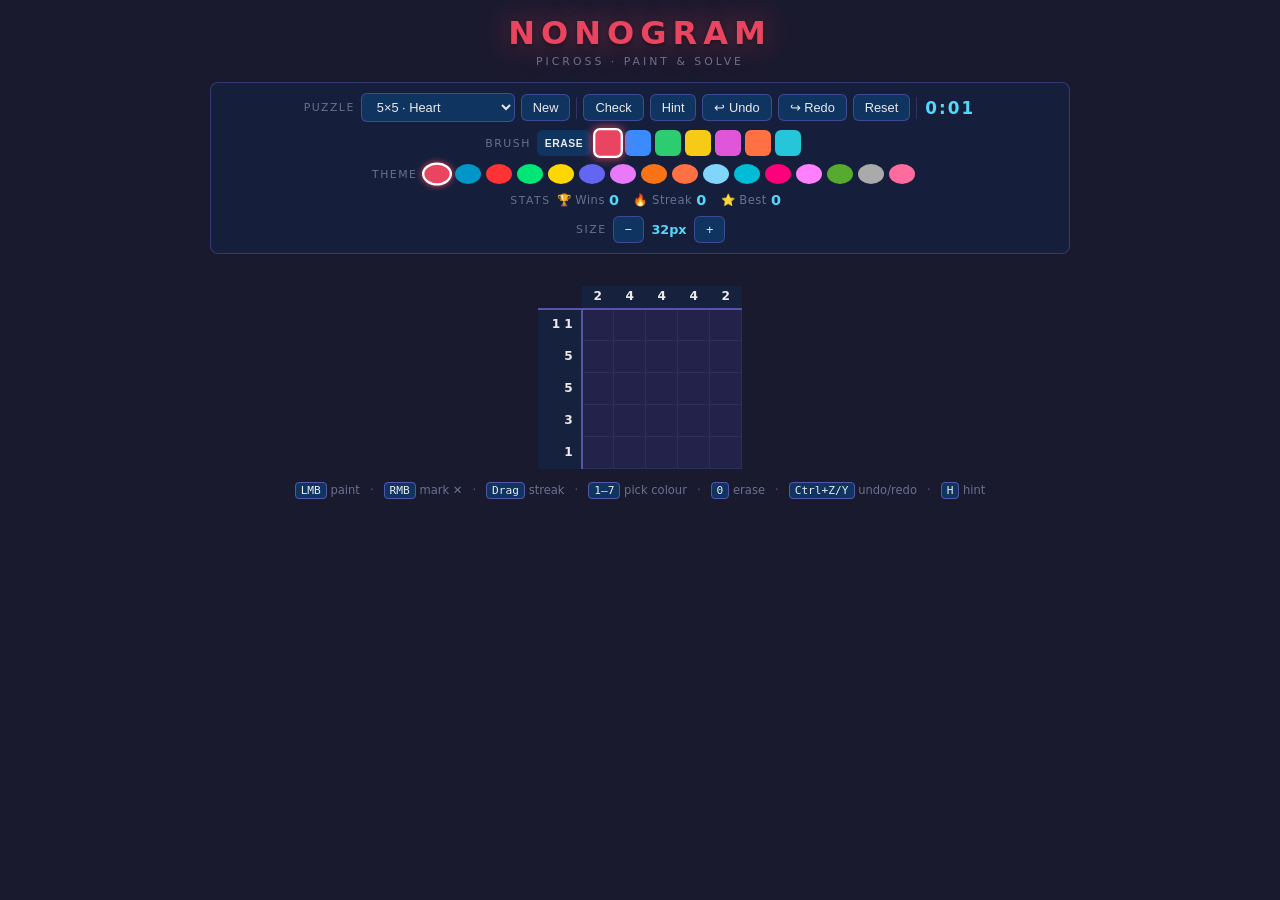
==== index.html @ c6cfc3ea "Rename to index.html for GitHub Pages" ====
<!DOCTYPE html>
<html lang="en">
<head>
<meta charset="UTF-8">
<meta name="viewport" content="width=device-width, initial-scale=1.0">
<title>Nonogram</title>
<style>
/* ══════════════════════════════════════
   BASE THEME TOKENS
══════════════════════════════════════ */
:root {
  --bg:#1a1a2e;        --bg2:#13132a;
  --surface:#16213e;   --surface2:#0f3460;
  --accent:#e94560;    --accent2:#53d8fb;
  --text:#eaeaea;      --text-dim:#6a7090;
  --cell:#22224a;      --cell-hover:#2e2e5a;
  --cell-x:#53d8fb;
  --grid:#2e2e5a;      --grid-bold:#5555aa;
  --done-fg:#3ddc84;   --done-bg:#0d2218;
  --clue-hi:#1e2a5a;
  --win-border:#3ddc84;--win-glow:rgba(61,220,132,.3);
  --shadow:rgba(0,0,0,.5);
  --radius:8px;
}
/* ── Dark (default) ── */
[data-theme="dark"] {
  --bg:#1a1a2e; --bg2:#13132a; --surface:#16213e; --surface2:#0f3460;
  --accent:#e94560; --accent2:#53d8fb;
  --text:#eaeaea; --text-dim:#6a7090;
  --cell:#22224a; --cell-hover:#2e2e5a; --cell-x:#53d8fb;
  --grid:#2e2e5a; --grid-bold:#5555aa;
  --done-fg:#3ddc84; --done-bg:#0d2218; --clue-hi:#1e2a5a;
}
/* ── Blue-Black ── */
[data-theme="blueblack"] {
  --bg:#000814; --bg2:#000510; --surface:#001d3d; --surface2:#003566;
  --accent:#0096c7; --accent2:#90e0ef;
  --text:#caf0f8; --text-dim:#3a7a99;
  --cell:#001830; --cell-hover:#002850; --cell-x:#ffd166;
  --grid:#003060; --grid-bold:#0077b6;
  --done-fg:#06d6a0; --done-bg:#001a10; --clue-hi:#002050;
  --win-border:#0096c7; --win-glow:rgba(0,150,199,.35);
}
/* ── Red-Black ── */
[data-theme="redblack"] {
  --bg:#0d0000; --bg2:#080000; --surface:#200000; --surface2:#350000;
  --accent:#ff3333; --accent2:#ff9900;
  --text:#ffe0e0; --text-dim:#884444;
  --cell:#1c0000; --cell-hover:#2e0000; --cell-x:#ff9900;
  --grid:#440000; --grid-bold:#880000;
  --done-fg:#ff9900; --done-bg:#1a0d00; --clue-hi:#2a0000;
  --win-border:#ff3333; --win-glow:rgba(255,51,51,.35);
}
/* ── Green-Black ── */
[data-theme="greenblack"] {
  --bg:#000d00; --bg2:#000800; --surface:#001a00; --surface2:#002a00;
  --accent:#00e676; --accent2:#69ff47;
  --text:#ccffcc; --text-dim:#336633;
  --cell:#001500; --cell-hover:#002200; --cell-x:#ffeb3b;
  --grid:#003300; --grid-bold:#006600;
  --done-fg:#69ff47; --done-bg:#001a00; --clue-hi:#002800;
  --win-border:#00e676; --win-glow:rgba(0,230,118,.35);
}
/* ── Retro ── */
[data-theme="retro"] {
  --bg:#0c0c0c; --bg2:#080808; --surface:#181400; --surface2:#262000;
  --accent:#ffd700; --accent2:#ff8c00;
  --text:#ffe880; --text-dim:#806030;
  --cell:#181400; --cell-hover:#282000; --cell-x:#ff8c00;
  --grid:#383000; --grid-bold:#706000;
  --done-fg:#aaff00; --done-bg:#0a1200; --clue-hi:#242000;
  --win-border:#ffd700; --win-glow:rgba(255,215,0,.35);
}
/* ── Modern ── */
[data-theme="modern"] {
  --bg:#f1f5f9; --bg2:#e8eef5; --surface:#ffffff; --surface2:#e2e8f0;
  --accent:#6366f1; --accent2:#0ea5e9;
  --text:#1e293b; --text-dim:#94a3b8;
  --cell:#dde3ec; --cell-hover:#c8d2e0; --cell-x:#0ea5e9;
  --grid:#b0bec5; --grid-bold:#78909c;
  --done-fg:#059669; --done-bg:#ecfdf5; --clue-hi:#ede9fe;
  --win-border:#6366f1; --win-glow:rgba(99,102,241,.2);
}
/* ── Spring ── */
[data-theme="spring"] {
  --bg:#fdf4ff; --bg2:#f9ebff; --surface:#fce7f3; --surface2:#fbcfe8;
  --accent:#e879f9; --accent2:#a78bfa;
  --text:#4a1d6e; --text-dim:#c084fc;
  --cell:#f3e8ff; --cell-hover:#e9d5ff; --cell-x:#34d399;
  --grid:#d8b4fe; --grid-bold:#a855f7;
  --done-fg:#10b981; --done-bg:#ecfdf5; --clue-hi:#fae8ff;
  --win-border:#e879f9; --win-glow:rgba(232,121,249,.25);
}
/* ── Summer ── */
[data-theme="summer"] {
  --bg:#fffbf0; --bg2:#fff7e6; --surface:#fff3cc; --surface2:#ffe8a0;
  --accent:#f97316; --accent2:#ef4444;
  --text:#7c2d12; --text-dim:#c2700a;
  --cell:#fde68a; --cell-hover:#fcd34d; --cell-x:#0891b2;
  --grid:#fbbf24; --grid-bold:#d97706;
  --done-fg:#16a34a; --done-bg:#f0fdf4; --clue-hi:#fef3c7;
  --win-border:#f97316; --win-glow:rgba(249,115,22,.25);
}
/* ── Autumn ── */
[data-theme="autumn"] {
  --bg:#1c0800; --bg2:#150600; --surface:#2e1000; --surface2:#401800;
  --accent:#ff7043; --accent2:#ffca28;
  --text:#ffe0cc; --text-dim:#994422;
  --cell:#2a1000; --cell-hover:#3d1800; --cell-x:#ffca28;
  --grid:#5a2800; --grid-bold:#8a4000;
  --done-fg:#8bc34a; --done-bg:#0a1500; --clue-hi:#3d1500;
  --win-border:#ffca28; --win-glow:rgba(255,202,40,.3);
}
/* ── Winter ── */
[data-theme="winter"] {
  --bg:#0a1628; --bg2:#060e1c; --surface:#0d2040; --surface2:#10304a;
  --accent:#81d4fa; --accent2:#e1f5fe;
  --text:#e1f5fe; --text-dim:#4a7a99;
  --cell:#0d2040; --cell-hover:#153060; --cell-x:#f48fb1;
  --grid:#1a4070; --grid-bold:#2060b0;
  --done-fg:#4dd0e1; --done-bg:#002233; --clue-hi:#152a55;
  --win-border:#81d4fa; --win-glow:rgba(129,212,250,.3);
}
/* ── Ocean ── */
[data-theme="ocean"] {
  --bg:#001824; --bg2:#000e18; --surface:#002838; --surface2:#003d55;
  --accent:#00bcd4; --accent2:#80deea;
  --text:#b2ebf2; --text-dim:#2a7a8a;
  --cell:#002030; --cell-hover:#003348; --cell-x:#ff8a65;
  --grid:#004060; --grid-bold:#006080;
  --done-fg:#00e676; --done-bg:#001a12; --clue-hi:#003050;
  --win-border:#00bcd4; --win-glow:rgba(0,188,212,.3);
}
/* ── Neon ── */
[data-theme="neon"] {
  --bg:#060608; --bg2:#030305; --surface:#0d0d12; --surface2:#141420;
  --accent:#ff007a; --accent2:#00ffe5;
  --text:#f0f0ff; --text-dim:#444466;
  --cell:#0e0e18; --cell-hover:#181828; --cell-x:#00ffe5;
  --grid:#1a1a2a; --grid-bold:#2a2a44;
  --done-fg:#00ff88; --done-bg:#001a0d; --clue-hi:#14142a;
  --win-border:#ff007a; --win-glow:rgba(255,0,122,.4);
}
/* ── Candy ── */
[data-theme="candy"] {
  --bg:#2d0050; --bg2:#200040; --surface:#400070; --surface2:#550090;
  --accent:#ff80ff; --accent2:#ffee58;
  --text:#ffe6ff; --text-dim:#bb44cc;
  --cell:#380060; --cell-hover:#4a0080; --cell-x:#ffee58;
  --grid:#6600aa; --grid-bold:#aa00ee;
  --done-fg:#69ff47; --done-bg:#001400; --clue-hi:#500090;
  --win-border:#ff80ff; --win-glow:rgba(255,128,255,.3);
}
/* ── Forest ── */
[data-theme="forest"] {
  --bg:#081208; --bg2:#040c04; --surface:#102010; --surface2:#183020;
  --accent:#56ab2f; --accent2:#a8e063;
  --text:#c8f0c8; --text-dim:#406040;
  --cell:#0e1e0e; --cell-hover:#183018; --cell-x:#ffd54f;
  --grid:#204020; --grid-bold:#366030;
  --done-fg:#b0ff60; --done-bg:#091500; --clue-hi:#183018;
  --win-border:#56ab2f; --win-glow:rgba(86,171,47,.3);
}
/* ── Grayscale ── */
[data-theme="gray"] {
  --bg:#111; --bg2:#0a0a0a; --surface:#1c1c1c; --surface2:#282828;
  --accent:#d0d0d0; --accent2:#888;
  --text:#f0f0f0; --text-dim:#555;
  --cell:#1e1e1e; --cell-hover:#2e2e2e; --cell-x:#aaa;
  --grid:#303030; --grid-bold:#555;
  --done-fg:#fff; --done-bg:#1a1a1a; --clue-hi:#252525;
  --win-border:#aaa; --win-glow:rgba(200,200,200,.2);
}
/* ── Sunset ── */
[data-theme="sunset"] {
  --bg:#1a0010; --bg2:#120008; --surface:#2d0020; --surface2:#440033;
  --accent:#ff6b9d; --accent2:#ffa842;
  --text:#ffe0f0; --text-dim:#884466;
  --cell:#260018; --cell-hover:#380028; --cell-x:#ffa842;
  --grid:#550038; --grid-bold:#880055;
  --done-fg:#ffcc00; --done-bg:#1a1000; --clue-hi:#3a0028;
  --win-border:#ff6b9d; --win-glow:rgba(255,107,157,.3);
}

/* ══════════════════════════════════════
   LAYOUT
══════════════════════════════════════ */
*, *::before, *::after { box-sizing: border-box; margin: 0; padding: 0; }

body {
  background: var(--bg);
  color: var(--text);
  font-family: 'Segoe UI', system-ui, sans-serif;
  min-height: 100vh;
  display: flex;
  flex-direction: column;
  align-items: center;
  padding: 14px 10px 24px;
  user-select: none;
  transition: background .3s, color .3s;
}

/* ── Header ── */
.header { text-align: center; margin-bottom: 14px; }
h1 {
  font-size: 2rem; font-weight: 900; letter-spacing: 6px;
  color: var(--accent); text-transform: uppercase;
  text-shadow: 0 0 30px color-mix(in srgb, var(--accent) 55%, transparent),
               0 2px 4px rgba(0,0,0,.5);
  transition: color .3s, text-shadow .3s;
}
.subtitle { font-size: .68rem; letter-spacing: 3px; color: var(--text-dim); margin-top: 3px; }

/* ── Panel card ── */
.panel {
  background: color-mix(in srgb, var(--surface) 90%, transparent);
  border: 1px solid color-mix(in srgb, var(--grid-bold) 50%, transparent);
  border-radius: var(--radius);
  padding: 10px 14px;
  display: flex; flex-direction: column; gap: 8px;
  width: 100%; max-width: 860px;
  margin-bottom: 10px;
  backdrop-filter: blur(4px);
}
.row { display: flex; gap: 6px; align-items: center; flex-wrap: wrap; justify-content: center; }
.sep { width: 1px; height: 22px; background: var(--grid-bold); opacity: .4; flex-shrink: 0; }
.lbl {
  font-size: .68rem; letter-spacing: 1.5px; text-transform: uppercase;
  color: var(--text-dim); min-width: 52px; text-align: right; flex-shrink: 0;
}

/* ── Buttons & select ── */
select, button {
  background: var(--surface2);
  color: var(--text);
  border: 1px solid color-mix(in srgb, var(--grid-bold) 70%, transparent);
  border-radius: 6px;
  padding: 5px 11px;
  font-size: .8rem;
  cursor: pointer;
  transition: background .15s, border-color .15s, box-shadow .15s, color .15s;
  outline: none;
  white-space: nowrap;
}
select:hover, button:hover {
  background: var(--accent);
  border-color: var(--accent);
  color: #fff;
  box-shadow: 0 0 12px color-mix(in srgb, var(--accent) 45%, transparent);
}
select option { background: var(--surface); color: var(--text); }
button.danger:hover { background: #c0392b; border-color: #c0392b; box-shadow: 0 0 10px rgba(192,57,43,.4); }

/* ── Timer ── */
.timer {
  font-size: 1.05rem; font-weight: 700; letter-spacing: 2px;
  color: var(--accent2); min-width: 54px; text-align: center;
  font-variant-numeric: tabular-nums;
  transition: color .3s;
}

/* ── Theme swatches ── */
.swatches { display: flex; gap: 5px; flex-wrap: wrap; }
.swatch {
  width: 20px; height: 20px; border-radius: 50%;
  border: 2px solid transparent;
  cursor: pointer;
  transition: transform .15s, border-color .15s, box-shadow .15s;
  flex-shrink: 0;
}
.swatch:hover { transform: scale(1.25); }
.swatch.active {
  border-color: var(--text);
  box-shadow: 0 0 6px var(--accent);
  transform: scale(1.15);
}

/* ── Brush palette ── */
.brushes { display: flex; gap: 4px; align-items: center; }
.brush-btn {
  width: 26px; height: 26px;
  border-radius: 6px;
  border: 2px solid transparent;
  cursor: pointer;
  transition: transform .15s, border-color .15s, box-shadow .15s;
  flex-shrink: 0;
  padding: 0;
  background: var(--b-color, #888);
}
.brush-btn:hover { transform: scale(1.2); background: var(--b-color, #888) !important; }
.brush-btn.active {
  border-color: #fff !important;
  box-shadow: 0 0 8px var(--b-color, #888);
  transform: scale(1.15);
}
/* erase brush */
.brush-erase {
  font-size: .65rem; font-weight: 700; letter-spacing: .5px;
  padding: 0 6px; height: 26px; width: auto;
}

/* ── Zoom ── */
.zoom-val {
  min-width: 38px; text-align: center; font-size: .8rem;
  color: var(--accent2); font-weight: 600;
}

/* ── Status bar ── */
.statusbar {
  font-size: .78rem; color: var(--text-dim);
  min-height: 18px; text-align: center; letter-spacing: .5px;
}
.ok  { color: var(--done-fg); }
.err { color: var(--accent); }

/* ══════════════════════════════════════
   GRID
══════════════════════════════════════ */
.game-wrapper { overflow: auto; max-width: 100%; padding: 4px; }
.game-outer   { display: inline-flex; flex-direction: column; }

table { border-collapse: collapse; }
td    { padding: 0; }

.corner { background: var(--bg); }

/* Clues */
.col-clue, .row-clue {
  background: var(--surface);
  font-weight: 700; line-height: 1.15;
  transition: background .15s, color .15s;
}
.col-clue {
  text-align: center; vertical-align: bottom; padding: 4px 2px;
}
.col-clue .nums { display: flex; flex-direction: column; align-items: center; gap: 2px; }
.row-clue {
  text-align: right; vertical-align: middle;
  padding: 2px 8px 2px 14px; white-space: nowrap;
  border-right: 2px solid var(--grid-bold);
}
.row-clue .nums { display: flex; flex-direction: row; align-items: center; gap: 4px; justify-content: flex-end; }
.col-clue.done, .row-clue.done { color: var(--done-fg); background: var(--done-bg); }
.col-clue.hi,   .row-clue.hi   { background: var(--clue-hi); }

/* Cells */
.cell {
  background: var(--cell);
  border: 1px solid var(--grid);
  cursor: crosshair;
  position: relative;
  transition: background .04s;
}
.cell:hover { filter: brightness(1.4); }
.cell.hrow, .cell.hcol { background: var(--cell-hover); }

/* filled colours */
.cell.c1  { background: #e94560; }
.cell.c2  { background: #3b8bff; }
.cell.c3  { background: #2dcc70; }
.cell.c4  { background: #f7ca18; }
.cell.c5  { background: #e056d9; }
.cell.c6  { background: #ff7043; }
.cell.c7  { background: #26c6da; }

/* hover on filled */
.cell.c1.hrow,.cell.c1.hcol { background:#ff6b84; }
.cell.c2.hrow,.cell.c2.hcol { background:#5fa8ff; }
.cell.c3.hrow,.cell.c3.hcol { background:#55e090; }
.cell.c4.hrow,.cell.c4.hcol { background:#ffd740; }
.cell.c5.hrow,.cell.c5.hcol { background:#f080ee; }
.cell.c6.hrow,.cell.c6.hcol { background:#ff9270; }
.cell.c7.hrow,.cell.c7.hcol { background:#4dd8e8; }

/* neon glow variant */
[data-theme="neon"] .cell.c1  { box-shadow: 0 0 6px #e94560; }
[data-theme="neon"] .cell.c2  { box-shadow: 0 0 6px #3b8bff; }
[data-theme="neon"] .cell.c3  { box-shadow: 0 0 6px #2dcc70; }
[data-theme="neon"] .cell.c4  { box-shadow: 0 0 6px #f7ca18; }

/* X mark */
.cell.marked::after {
  content: '✕';
  position: absolute; inset: 0;
  display: flex; align-items: center; justify-content: center;
  color: var(--cell-x); font-weight: 900; pointer-events: none;
}

/* bold dividers */
.bold-r { border-right:  2px solid var(--grid-bold) !important; }
.bold-b { border-bottom: 2px solid var(--grid-bold) !important; }

/* ══════════════════════════════════════
   WIN OVERLAY
══════════════════════════════════════ */
.win-overlay {
  display: none; position: fixed; inset: 0;
  background: rgba(0,0,0,.82);
  align-items: center; justify-content: center;
  z-index: 200;
}
.win-overlay.show { display: flex; }
.win-box {
  background: var(--surface);
  border: 2px solid var(--win-border);
  border-radius: 16px;
  padding: 36px 52px;
  text-align: center;
  box-shadow: 0 0 60px var(--win-glow), 0 0 0 8px color-mix(in srgb, var(--win-border) 10%, transparent);
  animation: pop .28s cubic-bezier(.34,1.56,.64,1) both;
}
@keyframes pop { from { transform:scale(.65); opacity:0; } to { transform:scale(1); opacity:1; } }
.win-box h2 { font-size: 2.2rem; color: var(--done-fg); margin-bottom: 8px; }
.win-box p  { color: var(--text-dim); margin-bottom: 12px; }
.win-time   { font-size: 1.5rem; color: var(--accent2); font-weight: 700; }
.win-btns   { display: flex; gap: 10px; justify-content: center; margin-top: 18px; }

.win-stats {
  display: flex; gap: 20px; justify-content: center;
  margin: 14px 0 4px;
}
.win-stat {
  display: flex; flex-direction: column; align-items: center; gap: 2px;
}
.win-stat-val {
  font-size: 1.8rem; font-weight: 900; color: var(--accent);
  line-height: 1;
}
.win-stat-val.streak-fire { color: var(--done-fg); }
.win-stat-lbl {
  font-size: .62rem; letter-spacing: 2px; text-transform: uppercase;
  color: var(--text-dim);
}

/* stats badge in header */
.stats-badge {
  display: flex; gap: 14px; align-items: center; justify-content: center;
  font-size: .72rem; color: var(--text-dim); letter-spacing: .5px;
}
.stats-badge span { display: flex; gap: 4px; align-items: center; }
.stats-badge strong { color: var(--accent2); font-size: .9rem; }

/* ── Info bar ── */
.info-bar {
  display: flex; gap: 10px; flex-wrap: wrap; justify-content: center;
  font-size: .72rem; color: var(--text-dim); margin-top: 10px;
}
.info-bar kbd {
  background: var(--surface2);
  border: 1px solid var(--grid-bold);
  border-radius: 4px; padding: 1px 5px;
  font-size: .7rem; color: var(--text);
}
.dot { color: var(--grid-bold); }

/* ── Retro font ── */
[data-theme="retro"] h1,
[data-theme="retro"] .timer,
[data-theme="retro"] select,
[data-theme="retro"] button { font-family: 'Courier New', monospace; }
/* ── Neon title glow ── */
[data-theme="neon"] h1 {
  text-shadow: 0 0 8px var(--accent), 0 0 30px var(--accent), 0 0 70px var(--accent);
}
</style>
</head>
<body data-theme="dark">

<!-- ── Header ── -->
<div class="header">
  <h1 id="gameTitle">NONOGRAM</h1>
  <div class="subtitle">PICROSS · PAINT &amp; SOLVE</div>
</div>

<!-- ── Controls panel ── -->
<div class="panel">

  <!-- Row 1: puzzle -->
  <div class="row">
    <span class="lbl">Puzzle</span>
    <select id="puzzleSelect"></select>
    <button id="btnNew">New</button>
    <div class="sep"></div>
    <button id="btnCheck">Check</button>
    <button id="btnHint">Hint</button>
    <button id="btnUndo">↩ Undo</button>
    <button id="btnRedo">↪ Redo</button>
    <button id="btnReset" class="danger">Reset</button>
    <div class="sep"></div>
    <span class="timer" id="timer">0:00</span>
  </div>

  <!-- Row 2: brush colours -->
  <div class="row">
    <span class="lbl">Brush</span>
    <div class="brushes" id="brushPalette"></div>
  </div>

  <!-- Row 3: themes -->
  <div class="row">
    <span class="lbl">Theme</span>
    <div class="swatches" id="swatches"></div>
  </div>

  <!-- Row 4: stats -->
  <div class="row">
    <span class="lbl">Stats</span>
    <div class="stats-badge" id="statsBadge">
      <span>🏆 Wins <strong id="statWins">0</strong></span>
      <span>🔥 Streak <strong id="statStreak">0</strong></span>
      <span>⭐ Best <strong id="statBest">0</strong></span>
    </div>
  </div>

  <!-- Row 5: zoom -->
  <div class="row">
    <span class="lbl">Size</span>
    <button id="btnZoomOut">−</button>
    <span class="zoom-val" id="zoomVal">32px</span>
    <button id="btnZoomIn">+</button>
  </div>

</div>

<div class="statusbar" id="statusbar"></div>

<div class="game-wrapper">
  <div class="game-outer" id="gameOuter"></div>
</div>

<div class="info-bar">
  <span><kbd>LMB</kbd> paint</span><span class="dot">·</span>
  <span><kbd>RMB</kbd> mark ✕</span><span class="dot">·</span>
  <span><kbd>Drag</kbd> streak</span><span class="dot">·</span>
  <span><kbd>1–7</kbd> pick colour</span><span class="dot">·</span>
  <span><kbd>0</kbd> erase</span><span class="dot">·</span>
  <span><kbd>Ctrl+Z/Y</kbd> undo/redo</span><span class="dot">·</span>
  <span><kbd>H</kbd> hint</span>
</div>

<div class="win-overlay" id="winOverlay">
  <div class="win-box">
    <h2>✓ Solved!</h2>
    <p>Congratulations — puzzle complete!</p>
    <div class="win-time" id="winTime"></div>
    <div class="win-stats">
      <div class="win-stat">
        <div class="win-stat-val" id="wsTotalWins">0</div>
        <div class="win-stat-lbl">Total Wins</div>
      </div>
      <div class="win-stat">
        <div class="win-stat-val streak-fire" id="wsStreak">0</div>
        <div class="win-stat-lbl">🔥 Streak</div>
      </div>
      <div class="win-stat">
        <div class="win-stat-val" id="wsBest">0</div>
        <div class="win-stat-lbl">⭐ Best</div>
      </div>
    </div>
    <div id="wsNewRecord" style="display:none;font-size:.8rem;color:var(--done-fg);letter-spacing:2px;margin-bottom:4px;">NEW RECORD!</div>
    <div class="win-btns">
      <button onclick="document.getElementById('winOverlay').classList.remove('show')">Close</button>
      <button id="btnNextWin">Next Puzzle →</button>
    </div>
  </div>
</div>

<script>
'use strict';
// ═══════════════════════════════════════════
// THEMES
// ═══════════════════════════════════════════
// ═══════════════════════════════════════════
// STATS (wins / streak / best streak)
// ═══════════════════════════════════════════
let totalWins   = +localStorage.getItem('ng_wins')   || 0;
let curStreak   = +localStorage.getItem('ng_streak') || 0;
let bestStreak  = +localStorage.getItem('ng_best')   || 0;

function saveStats() {
  localStorage.setItem('ng_wins',   totalWins);
  localStorage.setItem('ng_streak', curStreak);
  localStorage.setItem('ng_best',   bestStreak);
}

function refreshStatsBadge() {
  document.getElementById('statWins').textContent   = totalWins;
  document.getElementById('statStreak').textContent = curStreak;
  document.getElementById('statBest').textContent   = bestStreak;
}

function recordWin() {
  totalWins++;
  curStreak++;
  const isRecord = curStreak > bestStreak;
  if (isRecord) bestStreak = curStreak;
  saveStats();
  refreshStatsBadge();
  // update win overlay numbers
  document.getElementById('wsTotalWins').textContent = totalWins;
  document.getElementById('wsStreak').textContent    = curStreak;
  document.getElementById('wsBest').textContent      = bestStreak;
  document.getElementById('wsNewRecord').style.display = isRecord && curStreak > 1 ? '' : 'none';
}

function breakStreak() {
  curStreak = 0;
  saveStats();
  refreshStatsBadge();
}

const THEMES = [
  { id:'dark',       label:'Dark',        color:'#e94560' },
  { id:'blueblack',  label:'Blue/Black',  color:'#0096c7' },
  { id:'redblack',   label:'Red/Black',   color:'#ff3333' },
  { id:'greenblack', label:'Green/Black', color:'#00e676' },
  { id:'retro',      label:'Retro',       color:'#ffd700' },
  { id:'modern',     label:'Modern',      color:'#6366f1' },
  { id:'spring',     label:'Spring',      color:'#e879f9' },
  { id:'summer',     label:'Summer',      color:'#f97316' },
  { id:'autumn',     label:'Autumn',      color:'#ff7043' },
  { id:'winter',     label:'Winter',      color:'#81d4fa' },
  { id:'ocean',      label:'Ocean',       color:'#00bcd4' },
  { id:'neon',       label:'Neon',        color:'#ff007a' },
  { id:'candy',      label:'Candy',       color:'#ff80ff' },
  { id:'forest',     label:'Forest',      color:'#56ab2f' },
  { id:'gray',       label:'Grayscale',   color:'#aaaaaa' },
  { id:'sunset',     label:'Sunset',      color:'#ff6b9d' },
];

const TITLE_MAP = {
  dark:'NONOGRAM', blueblack:'NONOGRAM', redblack:'NONOGRAM',
  greenblack:'NONOGRAM', retro:'NONOGRAM', modern:'NONOGRAM',
  spring:'✿ NONOGRAM', summer:'☀ NONOGRAM', autumn:'NONOGRAM',
  winter:'❄ NONOGRAM', ocean:'NONOGRAM', neon:'NONOGRAM',
  candy:'✦ NONOGRAM', forest:'NONOGRAM', gray:'NONOGRAM', sunset:'NONOGRAM',
};

function buildSwatches() {
  const c = document.getElementById('swatches');
  THEMES.forEach(t => {
    const s = document.createElement('button');
    s.className = 'swatch';
    s.title = t.label;
    s.style.background = t.color;
    s.dataset.id = t.id;
    s.onclick = () => applyTheme(t.id);
    c.appendChild(s);
  });
}

function applyTheme(id) {
  document.body.dataset.theme = id;
  document.getElementById('gameTitle').textContent = TITLE_MAP[id] || 'NONOGRAM';
  document.querySelectorAll('.swatch').forEach(s => {
    const on = s.dataset.id === id;
    s.classList.toggle('active', on);
    s.style.borderColor = on ? '#fff' : 'transparent';
  });
  localStorage.setItem('ng_theme', id);
}

// ═══════════════════════════════════════════
// BRUSH PALETTE
// ═══════════════════════════════════════════
const BRUSHES = [
  { id:1, color:'#e94560', label:'Red'    },
  { id:2, color:'#3b8bff', label:'Blue'   },
  { id:3, color:'#2dcc70', label:'Green'  },
  { id:4, color:'#f7ca18', label:'Yellow' },
  { id:5, color:'#e056d9', label:'Purple' },
  { id:6, color:'#ff7043', label:'Orange' },
  { id:7, color:'#26c6da', label:'Cyan'   },
];

let activeBrush = 1; // colour id 1-7, 0 = erase

function buildBrushPalette() {
  const p = document.getElementById('brushPalette');

  // erase
  const eb = document.createElement('button');
  eb.className = 'brush-btn brush-erase';
  eb.title = 'Erase (0)';
  eb.textContent = 'ERASE';
  eb.dataset.bid = 0;
  eb.style.setProperty('--b-color', 'var(--cell)');
  eb.style.background = 'var(--surface2)';
  eb.onclick = () => selectBrush(0);
  p.appendChild(eb);

  BRUSHES.forEach(b => {
    const btn = document.createElement('button');
    btn.className = 'brush-btn';
    btn.title = `${b.label} (${b.id})`;
    btn.dataset.bid = b.id;
    btn.style.setProperty('--b-color', b.color);
    btn.style.background = b.color;
    btn.onclick = () => selectBrush(b.id);
    p.appendChild(btn);
  });

  selectBrush(1);
}

function selectBrush(id) {
  activeBrush = id;
  document.querySelectorAll('.brush-btn').forEach(b => {
    b.classList.toggle('active', +b.dataset.bid === id);
  });
}

// ═══════════════════════════════════════════
// PUZZLE LIBRARY
// ═══════════════════════════════════════════
const PUZZLES = [
  /* ─ 5×5 starters ─ */
  { name:'5×5 · Heart', rows:5, cols:5, solution:[
    [0,1,0,1,0],[1,1,1,1,1],[1,1,1,1,1],[0,1,1,1,0],[0,0,1,0,0]]},
  { name:'5×5 · Star', rows:5, cols:5, solution:[
    [0,0,1,0,0],[1,1,1,1,1],[0,1,1,1,0],[1,0,1,0,1],[1,0,0,0,1]]},
  { name:'5×5 · Diamond', rows:5, cols:5, solution:[
    [0,0,1,0,0],[0,1,1,1,0],[1,1,1,1,1],[0,1,1,1,0],[0,0,1,0,0]]},
  { name:'5×5 · Zigzag', rows:5, cols:5, solution:[
    [1,1,0,0,0],[0,1,1,0,0],[0,0,1,1,0],[0,0,0,1,1],[0,0,0,0,1]]},
  { name:'5×5 · Checkers', rows:5, cols:5, solution:[
    [1,0,1,0,1],[0,1,0,1,0],[1,0,1,0,1],[0,1,0,1,0],[1,0,1,0,1]]},
  { name:'5×5 · Crown', rows:5, cols:5, solution:[
    [1,0,1,0,1],[1,1,1,1,1],[0,1,1,1,0],[0,1,1,1,0],[0,1,1,1,0]]},
  { name:'5×5 · Spiral', rows:5, cols:5, solution:[
    [1,1,1,1,1],[1,0,0,0,0],[1,0,1,1,0],[1,0,0,1,0],[1,1,1,1,0]]},
  { name:'5×5 · Flag', rows:5, cols:5, solution:[
    [1,1,1,0,0],[1,1,0,0,0],[1,0,0,0,0],[1,0,0,0,0],[1,0,0,0,0]]},

  /* ─ 8×8 ─ */
  { name:'8×8 · Smiley', rows:8, cols:8, solution:[
    [0,0,1,1,1,1,0,0],[0,1,1,1,1,1,1,0],[1,1,0,1,1,0,1,1],
    [1,1,1,1,1,1,1,1],[1,1,0,1,1,0,1,1],[1,1,1,0,0,1,1,1],
    [0,1,1,1,1,1,1,0],[0,0,1,1,1,1,0,0]]},
  { name:'8×8 · Arrow', rows:8, cols:8, solution:[
    [0,0,0,1,1,0,0,0],[0,0,1,1,1,1,0,0],[0,1,1,1,1,1,1,0],
    [1,1,1,1,1,1,1,1],[1,1,1,1,1,1,1,1],[0,0,0,1,1,0,0,0],
    [0,0,0,1,1,0,0,0],[0,0,0,1,1,0,0,0]]},
  { name:'8×8 · Hourglass', rows:8, cols:8, solution:[
    [1,1,1,1,1,1,1,1],[0,1,1,1,1,1,1,0],[0,0,1,1,1,1,0,0],
    [0,0,0,1,1,0,0,0],[0,0,0,1,1,0,0,0],[0,0,1,1,1,1,0,0],
    [0,1,1,1,1,1,1,0],[1,1,1,1,1,1,1,1]]},
  { name:'8×8 · Anchor', rows:8, cols:8, solution:[
    [0,0,1,1,1,1,0,0],[0,1,0,1,1,0,1,0],[0,0,1,1,1,1,0,0],
    [0,0,0,1,1,0,0,0],[0,0,0,1,1,0,0,0],[1,0,0,1,1,0,0,1],
    [1,1,0,1,1,0,1,1],[0,1,1,1,1,1,1,0]]},

  /* ─ 10×10 ─ */
  { name:'10×10 · Mushroom', rows:10, cols:10, solution:[
    [0,0,0,1,1,1,1,0,0,0],[0,0,1,1,1,1,1,1,0,0],[0,1,1,0,1,1,0,1,1,0],
    [1,1,1,1,1,1,1,1,1,1],[1,1,1,1,1,1,1,1,1,1],[0,0,1,1,1,1,1,1,0,0],
    [0,0,0,1,1,1,1,0,0,0],[0,0,1,1,0,0,1,1,0,0],[0,1,1,1,0,0,1,1,1,0],
    [0,1,1,1,0,0,1,1,1,0]]},
  { name:'10×10 · Cat', rows:10, cols:10, solution:[
    [1,1,0,0,0,0,0,0,1,1],[1,1,0,0,0,0,0,0,1,1],[0,1,1,1,1,1,1,1,1,0],
    [0,1,0,1,1,1,1,0,1,0],[0,1,1,1,1,1,1,1,1,0],[0,1,1,0,1,1,0,1,1,0],
    [0,0,1,1,1,1,1,1,0,0],[0,0,1,1,0,0,1,1,0,0],[0,1,1,1,0,0,1,1,1,0],
    [0,1,0,0,0,0,0,0,1,0]]},
  { name:'10×10 · Ship', rows:10, cols:10, solution:[
    [0,0,0,0,1,0,0,0,0,0],[0,0,0,1,1,1,0,0,0,0],[0,0,0,1,1,1,0,0,0,0],
    [0,1,1,1,1,1,1,1,0,0],[0,1,0,1,0,1,0,1,0,0],[1,1,1,1,1,1,1,1,1,0],
    [1,0,1,0,1,0,1,0,1,0],[1,1,1,1,1,1,1,1,1,0],[0,1,1,1,1,1,1,1,0,0],
    [0,0,1,1,1,1,1,0,0,0]]},
  { name:'10×10 · Tree', rows:10, cols:10, solution:[
    [0,0,0,0,1,1,0,0,0,0],[0,0,0,1,1,1,1,0,0,0],[0,0,1,1,1,1,1,1,0,0],
    [0,1,1,1,1,1,1,1,1,0],[0,0,0,1,1,1,1,0,0,0],[0,0,1,1,1,1,1,1,0,0],
    [0,1,1,1,1,1,1,1,1,0],[1,1,1,1,1,1,1,1,1,1],[0,0,0,0,1,1,0,0,0,0],
    [0,0,0,0,1,1,0,0,0,0]]},
  { name:'10×10 · Sun', rows:10, cols:10, solution:[
    [0,0,1,0,0,0,0,1,0,0],[1,0,0,1,0,0,1,0,0,1],[0,0,1,1,1,1,1,1,0,0],
    [0,1,1,1,1,1,1,1,1,0],[0,1,1,1,1,1,1,1,1,0],[0,1,1,1,1,1,1,1,1,0],
    [0,1,1,1,1,1,1,1,1,0],[0,0,1,1,1,1,1,1,0,0],[1,0,0,1,0,0,1,0,0,1],
    [0,0,1,0,0,0,0,1,0,0]]},
  { name:'10×10 · Owl', rows:10, cols:10, solution:[
    [0,1,1,0,0,0,0,1,1,0],[1,1,1,1,0,0,1,1,1,1],[1,0,1,1,0,0,1,1,0,1],
    [1,1,1,1,0,0,1,1,1,1],[0,1,1,0,0,0,0,1,1,0],[0,0,1,1,1,1,1,1,0,0],
    [0,0,1,1,1,1,1,1,0,0],[0,1,1,1,1,1,1,1,1,0],[0,0,1,1,0,0,1,1,0,0],
    [0,0,0,1,1,1,1,0,0,0]]},
  { name:'10×10 · Lock', rows:10, cols:10, solution:[
    [0,0,1,1,1,1,1,1,0,0],[0,1,1,0,0,0,0,1,1,0],[0,1,1,0,0,0,0,1,1,0],
    [1,1,1,1,1,1,1,1,1,1],[1,1,1,1,1,1,1,1,1,1],[1,1,0,0,1,1,0,0,1,1],
    [1,1,0,1,1,1,1,0,1,1],[1,1,0,1,1,1,1,0,1,1],[1,1,0,0,1,1,0,0,1,1],
    [1,1,1,1,1,1,1,1,1,1]]},
  { name:'10×10 · Rocket', rows:10, cols:10, solution:[
    [0,0,0,1,1,1,1,0,0,0],[0,0,1,1,1,1,1,1,0,0],[0,1,1,1,1,1,1,1,1,0],
    [0,1,1,1,1,1,1,1,1,0],[0,1,1,1,1,1,1,1,1,0],[1,1,1,0,1,1,0,1,1,1],
    [1,1,1,0,1,1,0,1,1,1],[0,0,0,0,1,1,0,0,0,0],[0,0,1,1,0,0,1,1,0,0],
    [0,1,1,0,0,0,0,1,1,0]]},
  { name:'10×10 · Fish', rows:10, cols:10, solution:[
    [0,0,0,0,0,1,1,0,0,0],[0,0,0,1,1,1,1,1,1,0],[0,1,1,1,1,1,1,1,1,1],
    [1,1,1,1,1,1,0,1,1,1],[1,1,1,1,1,1,1,1,1,1],[1,1,1,1,1,1,0,1,1,1],
    [0,1,1,1,1,1,1,1,1,1],[0,0,0,1,1,1,1,1,1,0],[0,0,0,0,0,1,1,0,0,0],
    [0,0,0,0,0,0,0,0,0,0]]},
  { name:'10×10 · Gem', rows:10, cols:10, solution:[
    [0,0,1,1,1,1,1,1,0,0],[0,1,1,0,0,0,0,1,1,0],[1,1,0,0,0,0,0,0,1,1],
    [1,0,0,0,0,0,0,0,0,1],[1,0,0,0,0,0,0,0,0,1],[0,1,0,0,0,0,0,0,1,0],
    [0,0,1,0,0,0,0,1,0,0],[0,0,0,1,0,0,1,0,0,0],[0,0,0,0,1,1,0,0,0,0],
    [0,0,0,0,0,0,0,0,0,0]]},
  { name:'10×10 · House', rows:10, cols:10, solution:[
    [0,0,0,0,1,1,0,0,0,0],[0,0,0,1,1,1,1,0,0,0],[0,0,1,1,1,1,1,1,0,0],
    [0,1,1,1,1,1,1,1,1,0],[1,1,1,1,1,1,1,1,1,1],[1,1,1,1,1,1,1,1,1,1],
    [1,1,1,0,0,0,0,1,1,1],[1,1,1,0,1,1,0,1,1,1],[1,1,1,0,1,1,0,1,1,1],
    [1,1,1,1,1,1,1,1,1,1]]},

  /* ─ 15×15 ─ */
  { name:'15×15 · Dragon', rows:15, cols:15, solution:[
    [0,0,0,0,0,0,1,1,1,1,0,0,1,1,0],[0,0,0,0,0,1,1,1,1,1,1,0,0,1,1],
    [0,0,0,0,1,1,1,1,1,1,1,1,0,1,1],[0,0,0,1,1,1,0,0,1,1,1,1,1,1,0],
    [0,0,1,1,1,0,0,0,0,1,1,1,1,1,0],[0,1,1,1,0,0,0,0,0,0,1,1,1,0,0],
    [1,1,1,1,1,0,1,0,0,0,1,1,0,0,0],[1,1,1,1,1,1,0,0,0,1,1,0,0,0,0],
    [0,1,1,1,1,1,1,1,1,1,0,0,0,0,0],[0,0,1,1,1,1,1,1,1,0,0,0,0,0,0],
    [0,0,0,1,1,1,1,0,0,0,0,0,0,0,0],[0,0,1,1,1,1,1,1,0,0,0,0,0,0,0],
    [0,1,1,1,0,0,1,1,1,0,0,0,0,0,0],[1,1,1,0,0,0,0,1,1,1,0,0,0,0,0],
    [1,1,0,0,0,0,0,0,1,1,0,0,0,0,0]]},
  { name:'15×15 · Castle', rows:15, cols:15, solution:[
    [1,0,1,0,0,0,1,0,1,0,0,0,1,0,1],[1,1,1,0,0,0,1,1,1,0,0,0,1,1,1],
    [1,1,1,0,0,0,1,1,1,0,0,0,1,1,1],[1,1,1,1,1,1,1,1,1,1,1,1,1,1,1],
    [1,1,1,1,1,1,1,1,1,1,1,1,1,1,1],[1,1,0,1,1,0,1,1,1,0,1,1,0,1,1],
    [1,1,0,1,1,0,1,1,1,0,1,1,0,1,1],[1,1,1,1,1,1,1,1,1,1,1,1,1,1,1],
    [1,1,1,1,1,1,1,1,1,1,1,1,1,1,1],[0,1,1,1,1,1,0,1,0,1,1,1,1,1,0],
    [0,1,1,1,1,1,0,1,0,1,1,1,1,1,0],[0,1,1,0,1,1,0,1,0,1,1,0,1,1,0],
    [0,1,1,0,1,1,0,1,0,1,1,0,1,1,0],[0,1,1,1,1,1,0,1,0,1,1,1,1,1,0],
    [0,1,1,1,1,1,0,1,0,1,1,1,1,1,0]]},
  { name:'15×15 · Robot', rows:15, cols:15, solution:[
    [0,0,0,1,1,1,1,1,1,1,1,1,0,0,0],[0,0,1,1,0,0,0,0,0,0,0,1,1,0,0],
    [0,1,1,0,1,1,0,0,0,1,1,0,1,1,0],[0,1,1,0,1,1,0,0,0,1,1,0,1,1,0],
    [0,0,1,1,0,0,0,0,0,0,0,1,1,0,0],[0,0,0,1,1,1,1,1,1,1,1,1,0,0,0],
    [0,1,1,1,1,1,1,1,1,1,1,1,1,1,0],[1,1,1,0,1,0,1,0,1,0,1,0,1,1,1],
    [1,1,1,1,1,1,1,1,1,1,1,1,1,1,1],[1,1,0,0,1,1,1,1,1,1,1,0,0,1,1],
    [1,1,0,0,1,1,1,1,1,1,1,0,0,1,1],[0,1,1,1,1,0,0,0,0,1,1,1,1,1,0],
    [0,0,1,1,0,0,0,0,0,0,1,1,0,0,0],[0,1,1,1,0,0,0,0,0,0,1,1,1,0,0],
    [1,1,0,1,1,0,0,0,0,0,1,1,0,1,1]]},
  { name:'15×15 · Butterfly', rows:15, cols:15, solution:[
    [1,1,0,0,0,0,0,0,0,0,0,0,0,1,1],[1,1,1,0,0,0,0,0,0,0,0,0,1,1,1],
    [0,1,1,1,1,0,0,0,0,0,1,1,1,1,0],[0,0,1,1,1,1,1,0,1,1,1,1,1,0,0],
    [0,0,0,1,1,1,1,1,1,1,1,1,0,0,0],[0,0,0,0,1,1,1,1,1,1,1,0,0,0,0],
    [0,0,0,0,0,1,1,1,1,1,0,0,0,0,0],[0,0,0,0,0,0,1,1,1,0,0,0,0,0,0],
    [0,0,0,0,0,1,1,1,1,1,0,0,0,0,0],[0,0,0,0,1,1,1,1,1,1,1,0,0,0,0],
    [0,0,0,1,1,1,1,1,1,1,1,1,0,0,0],[0,0,1,1,1,1,1,0,1,1,1,1,1,0,0],
    [0,1,1,1,1,0,0,0,0,0,1,1,1,1,0],[1,1,1,0,0,0,0,0,0,0,0,0,1,1,1],
    [1,1,0,0,0,0,0,0,0,0,0,0,0,1,1]]},
  { name:'15×15 · Compass', rows:15, cols:15, solution:[
    [0,0,0,0,0,0,1,1,1,0,0,0,0,0,0],[0,0,0,0,0,1,1,1,1,1,0,0,0,0,0],
    [0,0,0,0,1,1,0,1,0,1,1,0,0,0,0],[0,0,0,1,1,0,0,1,0,0,1,1,0,0,0],
    [0,0,1,1,0,0,0,1,0,0,0,1,1,0,0],[0,1,1,0,0,0,0,1,0,0,0,0,1,1,0],
    [1,1,0,0,0,0,0,1,0,0,0,0,0,1,1],[1,1,1,1,1,1,1,1,1,1,1,1,1,1,1],
    [1,1,0,0,0,0,0,1,0,0,0,0,0,1,1],[0,1,1,0,0,0,0,1,0,0,0,0,1,1,0],
    [0,0,1,1,0,0,0,1,0,0,0,1,1,0,0],[0,0,0,1,1,0,0,1,0,0,1,1,0,0,0],
    [0,0,0,0,1,1,0,1,0,1,1,0,0,0,0],[0,0,0,0,0,1,1,1,1,1,0,0,0,0,0],
    [0,0,0,0,0,0,1,1,1,0,0,0,0,0,0]]},
  { name:'15×15 · Lighthouse', rows:15, cols:15, solution:[
    [0,0,0,0,0,1,1,1,1,1,0,0,0,0,0],[0,0,0,0,1,0,1,1,1,0,1,0,0,0,0],
    [0,0,0,0,1,1,1,1,1,1,1,0,0,0,0],[0,0,0,1,1,0,1,1,1,0,1,1,0,0,0],
    [0,0,0,1,1,1,1,1,1,1,1,1,0,0,0],[0,0,0,0,0,1,1,1,1,1,0,0,0,0,0],
    [0,0,0,0,0,1,1,1,1,1,0,0,0,0,0],[0,0,0,0,0,1,1,1,1,1,0,0,0,0,0],
    [0,0,0,0,1,1,1,1,1,1,1,0,0,0,0],[0,0,0,0,1,1,1,1,1,1,1,0,0,0,0],
    [0,0,0,1,1,1,1,1,1,1,1,1,0,0,0],[0,0,1,1,1,1,1,1,1,1,1,1,1,0,0],
    [1,1,1,1,1,1,1,1,1,1,1,1,1,1,1],[0,0,0,0,1,1,1,1,1,1,1,0,0,0,0],
    [0,0,0,0,0,1,1,1,1,1,0,0,0,0,0]]},

  /* ─ 20×20 ─ */
  { name:'20×20 · Fox', rows:20, cols:20, solution:[
    [1,1,0,0,0,0,0,0,0,0,0,0,0,0,0,0,0,0,1,1],
    [1,1,1,0,0,0,0,0,0,0,0,0,0,0,0,0,0,1,1,1],
    [0,1,1,1,0,0,0,0,0,0,0,0,0,0,0,0,1,1,1,0],
    [0,0,1,1,1,0,0,0,0,0,0,0,0,0,0,1,1,1,0,0],
    [0,0,0,1,1,1,1,1,1,1,1,1,1,1,1,1,1,0,0,0],
    [0,0,0,1,1,1,1,1,1,1,1,1,1,1,1,1,1,0,0,0],
    [0,0,1,1,1,0,0,1,1,1,1,1,1,0,0,1,1,1,0,0],
    [0,0,1,1,0,0,0,1,1,1,1,1,1,0,0,0,1,1,0,0],
    [0,1,1,1,0,0,0,1,1,1,1,1,1,0,0,0,1,1,1,0],
    [0,1,1,1,1,1,1,1,1,1,1,1,1,1,1,1,1,1,1,0],
    [0,1,1,1,1,1,1,1,1,1,1,1,1,1,1,1,1,1,1,0],
    [0,1,1,0,1,1,1,0,1,1,1,1,0,1,1,1,0,1,1,0],
    [1,1,1,0,0,1,1,0,1,1,1,1,0,1,1,0,0,1,1,1],
    [1,1,0,0,0,0,1,1,1,1,1,1,1,1,0,0,0,0,1,1],
    [1,1,0,0,0,0,0,1,1,1,1,1,1,0,0,0,0,0,1,1],
    [0,1,1,0,0,0,0,0,1,1,1,1,0,0,0,0,0,1,1,0],
    [0,0,1,1,0,0,0,0,1,1,1,1,0,0,0,0,1,1,0,0],
    [0,0,0,1,1,1,0,1,1,0,0,1,1,0,1,1,1,0,0,0],
    [0,0,0,0,1,1,1,1,0,0,0,0,1,1,1,1,0,0,0,0],
    [0,0,0,0,0,1,1,0,0,0,0,0,0,1,1,0,0,0,0,0]]},
  { name:'20×20 · Eagle', rows:20, cols:20, solution:[
    [0,0,0,0,0,0,0,0,0,1,1,0,0,0,0,0,0,0,0,0],
    [0,0,0,0,0,0,0,0,1,1,1,1,0,0,0,0,0,0,0,0],
    [0,0,0,0,0,0,0,1,1,1,1,1,1,0,0,0,0,0,0,0],
    [0,0,1,0,0,0,1,1,1,1,1,1,1,1,0,0,0,1,0,0],
    [1,1,1,1,0,1,1,1,1,1,1,1,1,1,1,0,1,1,1,1],
    [1,1,1,1,1,1,1,1,1,1,1,1,1,1,1,1,1,1,1,1],
    [0,1,1,1,1,1,1,1,1,1,1,1,1,1,1,1,1,1,1,0],
    [0,0,1,1,1,1,1,1,1,1,1,1,1,1,1,1,1,1,0,0],
    [0,0,0,1,1,1,1,1,1,1,1,1,1,1,1,1,1,0,0,0],
    [0,0,0,0,1,1,1,1,1,1,1,1,1,1,1,1,0,0,0,0],
    [0,0,0,0,0,1,1,0,1,1,1,1,0,1,1,0,0,0,0,0],
    [0,0,0,0,0,1,0,0,1,1,1,1,0,0,1,0,0,0,0,0],
    [0,0,0,0,0,1,0,0,1,1,1,1,0,0,1,0,0,0,0,0],
    [0,0,0,0,0,1,1,1,1,1,1,1,1,1,1,0,0,0,0,0],
    [0,0,0,0,1,1,1,0,0,1,1,0,0,1,1,1,0,0,0,0],
    [0,0,0,1,1,1,0,0,0,1,1,0,0,0,1,1,1,0,0,0],
    [0,0,1,1,1,0,0,0,0,1,1,0,0,0,0,1,1,1,0,0],
    [0,1,1,1,0,0,0,0,0,0,0,0,0,0,0,0,1,1,1,0],
    [1,1,1,0,0,0,0,0,0,0,0,0,0,0,0,0,0,1,1,1],
    [1,1,0,0,0,0,0,0,0,0,0,0,0,0,0,0,0,0,1,1]]},
  { name:'20×20 · Skull', rows:20, cols:20, solution:[
    [0,0,0,0,1,1,1,1,1,1,1,1,1,1,1,1,0,0,0,0],
    [0,0,0,1,1,1,1,1,1,1,1,1,1,1,1,1,1,0,0,0],
    [0,0,1,1,1,1,1,1,1,1,1,1,1,1,1,1,1,1,0,0],
    [0,1,1,1,1,1,1,1,1,1,1,1,1,1,1,1,1,1,1,0],
    [1,1,1,1,1,1,1,1,1,1,1,1,1,1,1,1,1,1,1,1],
    [1,1,1,0,0,1,1,1,0,0,0,0,1,1,1,0,0,1,1,1],
    [1,1,0,0,0,0,1,1,0,0,0,0,1,1,0,0,0,0,1,1],
    [1,1,0,0,0,0,1,1,0,0,0,0,1,1,0,0,0,0,1,1],
    [1,1,1,0,0,1,1,1,0,0,0,0,1,1,1,0,0,1,1,1],
    [1,1,1,1,1,1,1,1,0,0,0,0,1,1,1,1,1,1,1,1],
    [1,1,1,1,1,1,1,1,1,1,1,1,1,1,1,1,1,1,1,1],
    [1,1,1,1,1,1,1,1,1,1,1,1,1,1,1,1,1,1,1,1],
    [0,1,1,0,1,1,1,1,1,1,1,1,1,1,1,1,0,1,1,0],
    [0,0,1,1,1,0,1,1,1,1,1,1,1,1,0,1,1,1,0,0],
    [0,0,1,1,0,1,1,0,1,1,1,1,0,1,1,0,1,1,0,0],
    [0,0,1,1,0,1,1,0,1,1,1,1,0,1,1,0,1,1,0,0],
    [0,0,1,1,1,1,1,0,0,1,1,0,0,1,1,1,1,1,0,0],
    [0,0,0,1,1,1,0,0,0,1,1,0,0,0,1,1,1,0,0,0],
    [0,0,0,1,1,0,0,0,0,1,1,0,0,0,0,1,1,0,0,0],
    [0,0,0,1,1,0,0,0,0,1,1,0,0,0,0,1,1,0,0,0]]},
  { name:'20×20 · Whale', rows:20, cols:20, solution:[
    [0,0,0,0,0,0,0,0,0,0,0,0,1,0,0,0,0,0,0,0],
    [0,0,0,0,0,0,0,0,0,0,0,1,1,1,0,0,0,0,0,0],
    [0,0,0,0,0,0,0,0,0,0,1,1,1,1,1,0,0,0,0,0],
    [0,0,0,0,0,1,1,1,1,1,1,1,1,1,1,1,0,0,0,0],
    [0,0,0,1,1,1,1,1,1,1,1,1,1,1,1,1,1,0,0,0],
    [0,0,1,1,1,1,1,1,1,1,1,1,1,1,1,1,1,1,0,0],
    [0,1,1,1,1,1,1,1,1,1,1,1,1,1,1,1,1,1,1,0],
    [1,1,1,1,1,0,1,1,1,1,1,1,1,1,1,1,1,1,1,0],
    [1,1,1,1,0,0,1,1,1,1,1,1,1,1,1,1,1,1,1,1],
    [1,1,1,1,1,1,1,1,1,1,1,1,1,1,1,1,1,1,1,1],
    [1,1,1,1,1,1,1,1,1,1,1,1,1,1,1,1,1,1,1,1],
    [0,1,1,1,1,1,1,1,1,1,1,1,1,1,1,1,1,1,1,0],
    [0,0,1,1,1,1,1,1,1,1,1,1,1,1,1,1,1,1,0,0],
    [0,0,0,1,1,1,1,1,1,1,1,1,1,1,1,1,1,0,0,0],
    [0,0,0,0,1,1,1,1,1,1,1,1,1,1,1,1,0,0,0,0],
    [0,0,0,0,0,1,1,1,1,1,1,1,1,1,1,0,0,0,0,0],
    [0,0,0,0,0,0,1,1,1,1,1,1,1,1,0,0,0,0,0,0],
    [0,0,1,1,0,0,0,1,1,1,1,1,1,0,0,0,1,1,0,0],
    [0,1,1,1,1,0,0,0,0,0,0,0,0,0,0,1,1,1,1,0],
    [1,1,0,0,1,1,0,0,0,0,0,0,0,0,1,1,0,0,1,1]]},
];

// ═══════════════════════════════════════════
// CLUES
// ═══════════════════════════════════════════
function computeClues(sol, rows, cols) {
  const rc=[], cc=[];
  for (let r=0;r<rows;r++) {
    const cl=[], row=sol[r]; let run=0;
    for (let i=0;i<=cols;i++) { if(i<cols&&row[i])run++; else{if(run)cl.push(run);run=0;} }
    rc.push(cl.length?cl:[0]);
  }
  for (let c=0;c<cols;c++) {
    const cl=[]; let run=0;
    for (let r=0;r<=rows;r++) { if(r<rows&&sol[r][c])run++; else{if(run)cl.push(run);run=0;} }
    cc.push(cl.length?cl:[0]);
  }
  return { rowClues:rc, colClues:cc };
}
function getRuns(arr) {
  const r=[]; let n=0;
  for(let i=0;i<=arr.length;i++){if(i<arr.length&&arr[i])n++;else{if(n){r.push(n);n=0;}}}
  return r;
}

// ═══════════════════════════════════════════
// STATE
// ═══════════════════════════════════════════
// board[r][c] = 0 (empty) | 1-7 (coloured fill) | 8 (X mark)
let puzzle=null, board=[], history=[], future=[];
let dragState=null, timerInterval=null;
let elapsed=0, won=false, hintsUsed=0;
let cellSize=32, hoverRow=-1, hoverCol=-1;

const isFilled = v => v>=1 && v<=7;
const makeBoard = (r,c) => Array.from({length:r},()=>new Array(c).fill(0));
const cloneBoard = b => b.map(r=>[...r]);

function pushHistory() {
  history.push(cloneBoard(board)); future=[];
  if(history.length>200)history.shift();
}

// ═══════════════════════════════════════════
// TIMER
// ═══════════════════════════════════════════
function startTimer() {
  clearInterval(timerInterval);
  timerInterval = setInterval(()=>{ if(!won){elapsed++;updateTimer();} },1000);
}
function stopTimer() { clearInterval(timerInterval); }
function updateTimer() {
  const m=Math.floor(elapsed/60), s=elapsed%60;
  document.getElementById('timer').textContent=`${m}:${s.toString().padStart(2,'0')}`;
}

// ═══════════════════════════════════════════
// SELECT
// ═══════════════════════════════════════════
function initSelect() {
  const sel=document.getElementById('puzzleSelect');
  sel.innerHTML='';
  PUZZLES.forEach((p,i)=>{
    const o=document.createElement('option');
    o.value=i; o.textContent=p.name; sel.appendChild(o);
  });
}

// ═══════════════════════════════════════════
// LOAD
// ═══════════════════════════════════════════
function loadPuzzle(idx) {
  puzzle=PUZZLES[idx];
  board=makeBoard(puzzle.rows,puzzle.cols);
  history=[]; future=[];
  won=false; hintsUsed=0; elapsed=0;
  updateTimer(); stopTimer(); startTimer();
  document.getElementById('winOverlay').classList.remove('show');
  setStatus('');
  buildGrid();
}

// ═══════════════════════════════════════════
// BUILD GRID
// ═══════════════════════════════════════════
function buildGrid() {
  const {rows,cols}=puzzle;
  const {rowClues,colClues}=computeClues(puzzle.solution,rows,cols);
  document.documentElement.style.setProperty('--cell-size',cellSize+'px');
  const outer=document.getElementById('gameOuter');
  outer.innerHTML='';
  const table=document.createElement('table');
  table.id='ngTable';
  const fs=Math.max(9,Math.min(14,cellSize*.38))+'px';
  const maxCC=Math.max(...colClues.map(c=>c.length));

  // col clue rows
  for(let ci=0;ci<maxCC;ci++) {
    const tr=document.createElement('tr');
    const corner=document.createElement('td');
    corner.className='corner';
    if(ci===maxCC-1)corner.style.borderBottom='2px solid var(--grid-bold)';
    tr.appendChild(corner);
    for(let c=0;c<cols;c++) {
      const td=document.createElement('td');
      td.className='col-clue'; td.id=`cc-${c}`;
      td.style.cssText=`min-width:${cellSize}px;font-size:${fs};`;
      const cl=colClues[c], off=maxCC-cl.length;
      if(ci>=off) td.textContent=cl[ci-off];
      if(c%5===4&&c<cols-1)td.classList.add('bold-r');
      if(ci===maxCC-1)td.style.borderBottom='2px solid var(--grid-bold)';
      tr.appendChild(td);
    }
    table.appendChild(tr);
  }

  // play rows
  for(let r=0;r<rows;r++) {
    const tr=document.createElement('tr');
    const rc=document.createElement('td');
    rc.className='row-clue'; rc.id=`rc-${r}`;
    rc.style.cssText=`height:${cellSize}px;min-height:${cellSize}px;font-size:${fs};`;
    const div=document.createElement('div');
    div.className='nums';
    div.innerHTML=rowClues[r].map(n=>`<span>${n}</span>`).join('');
    rc.appendChild(div);
    if(r%5===4&&r<rows-1)rc.classList.add('bold-b');
    tr.appendChild(rc);
    for(let c=0;c<cols;c++) {
      const td=document.createElement('td');
      td.className='cell'; td.id=`cell-${r}-${c}`;
      td.dataset.r=r; td.dataset.c=c;
      td.style.cssText=`width:${cellSize}px;height:${cellSize}px;`;
      if(c%5===4&&c<cols-1)td.classList.add('bold-r');
      if(r%5===4&&r<rows-1)td.classList.add('bold-b');
      td.addEventListener('mousedown',onMouseDown);
      td.addEventListener('mouseenter',onMouseEnter);
      td.addEventListener('contextmenu',e=>e.preventDefault());
      tr.appendChild(td);
    }
    table.appendChild(tr);
  }
  outer.appendChild(table);

  // mark X font size
  const style=document.getElementById('xStyle')||document.createElement('style');
  style.id='xStyle';
  style.textContent=`.cell.marked::after{font-size:${Math.max(9,cellSize*.55)}px;}`;
  document.head.appendChild(style);

  refreshBoard();
}

// ═══════════════════════════════════════════
// REFRESH
// ═══════════════════════════════════════════
function cellClass(r,c,v) {
  const {rows,cols}=puzzle;
  let cls='cell';
  if(c%5===4&&c<cols-1)cls+=' bold-r';
  if(r%5===4&&r<rows-1)cls+=' bold-b';
  if(v>=1&&v<=7) cls+=` c${v}`;
  else if(v===8)  cls+=' marked';
  if(r===hoverRow)cls+=' hrow';
  if(c===hoverCol)cls+=' hcol';
  return cls;
}

function refreshBoard() {
  if(!puzzle)return;
  const {rows,cols}=puzzle;
  const {rowClues,colClues}=computeClues(puzzle.solution,rows,cols);
  for(let r=0;r<rows;r++) {
    for(let c=0;c<cols;c++) {
      const td=document.getElementById(`cell-${r}-${c}`);
      if(td)td.className=cellClass(r,c,board[r][c]);
    }
    const rc=document.getElementById(`rc-${r}`);
    if(rc){rc.classList.toggle('done',isRowSolved(r,rowClues[r]));rc.classList.toggle('hi',r===hoverRow);}
  }
  for(let c=0;c<cols;c++) {
    const cc=document.getElementById(`cc-${c}`);
    if(cc){cc.classList.toggle('done',isColSolved(c,colClues[c]));cc.classList.toggle('hi',c===hoverCol);}
  }
}

function isRowSolved(r,clue) {
  const runs=getRuns(board[r].map(v=>isFilled(v)?1:0));
  return clue.length===1&&clue[0]===0?runs.length===0:JSON.stringify(runs)===JSON.stringify(clue);
}
function isColSolved(c,clue) {
  const col=board.map(row=>isFilled(row[c])?1:0);
  const runs=getRuns(col);
  return clue.length===1&&clue[0]===0?runs.length===0:JSON.stringify(runs)===JSON.stringify(clue);
}

// ═══════════════════════════════════════════
// WIN
// ═══════════════════════════════════════════
function checkDone(announce) {
  if(!puzzle||won)return false;
  const {rows,cols,solution}=puzzle;
  for(let r=0;r<rows;r++) for(let c=0;c<cols;c++)
    if((isFilled(board[r][c])?1:0)!==solution[r][c])return false;
  won=true; stopTimer(); recordWin();
  if(announce){
    const m=Math.floor(elapsed/60),s=elapsed%60;
    document.getElementById('winTime').textContent=
      `${m}:${s.toString().padStart(2,'0')}${hintsUsed?` · ${hintsUsed} hint${hintsUsed>1?'s':''}`:''}`;
    setTimeout(()=>document.getElementById('winOverlay').classList.add('show'),350);
  }
  setStatus('<span class="ok">✓ Puzzle solved!</span>');
  return true;
}

// ═══════════════════════════════════════════
// CHECK
// ═══════════════════════════════════════════
function checkPuzzle() {
  if(!puzzle)return;
  let errs=0;
  const {rows,cols,solution}=puzzle;
  for(let r=0;r<rows;r++) for(let c=0;c<cols;c++)
    if(isFilled(board[r][c])&&!solution[r][c])errs++;
  if(!errs){ if(!checkDone(true))setStatus('<span class="ok">✓ No mistakes so far!</span>'); }
  else { setStatus(`<span class="err">✗ ${errs} wrong cell${errs>1?'s':''}</span>`); setTimeout(()=>setStatus(''),2200); }
}

// ═══════════════════════════════════════════
// HINT
// ═══════════════════════════════════════════
function giveHint() {
  if(!puzzle||won)return;
  const {rows,cols,solution}=puzzle;
  const empty=[];
  for(let r=0;r<rows;r++) for(let c=0;c<cols;c++)
    if(!isFilled(board[r][c])&&solution[r][c]===1)empty.push([r,c]);
  if(!empty.length){setStatus('<span class="ok">All cells revealed!</span>');return;}
  const [r,c]=empty[Math.floor(Math.random()*empty.length)];
  pushHistory();
  board[r][c]=activeBrush||1;
  hintsUsed++;
  refreshBoard();
  const td=document.getElementById(`cell-${r}-${c}`);
  if(td){td.style.outline='3px solid var(--accent2)';setTimeout(()=>{td.style.outline='';},900);}
  setStatus(`<span>Hint at (${r+1},${c+1}) · ${hintsUsed} hint${hintsUsed>1?'s':''} used</span>`);
  checkDone(true);
}

// ═══════════════════════════════════════════
// MOUSE
// ═══════════════════════════════════════════
document.addEventListener('mouseup',()=>dragState=null);
document.addEventListener('mouseleave',()=>dragState=null);

function onMouseDown(e) {
  e.preventDefault();
  if(won)return;
  const r=+this.dataset.r, c=+this.dataset.c;
  const cur=board[r][c];
  let mode;
  if(e.button===2) {
    mode = cur===8?'clear':'mark';
  } else {
    if(activeBrush===0) mode='clear';
    else if(isFilled(cur)&&cur===activeBrush) mode='clear';
    else mode='fill';
  }
  dragState={mode};
  pushHistory();
  applyCell(r,c,mode);
  refreshBoard();
  checkDone(true);
}

function onMouseEnter(e) {
  const r=+this.dataset.r, c=+this.dataset.c;
  hoverRow=r; hoverCol=c;
  if(dragState&&!won)applyCell(r,c,dragState.mode);
  refreshBoard();
}

document.getElementById('gameOuter').addEventListener('mouseleave',()=>{
  hoverRow=-1; hoverCol=-1; refreshBoard();
});

function applyCell(r,c,mode) {
  if(mode==='fill')       board[r][c]=activeBrush||1;
  else if(mode==='mark')  board[r][c]=8;
  else                    board[r][c]=0;
}

// ═══════════════════════════════════════════
// UNDO / REDO
// ═══════════════════════════════════════════
function undo() {
  if(!history.length)return;
  future.push(cloneBoard(board));
  board=history.pop();
  refreshBoard(); checkDone();
}
function redo() {
  if(!future.length)return;
  history.push(cloneBoard(board));
  board=future.pop();
  refreshBoard(); checkDone();
}

// ═══════════════════════════════════════════
// KEYBOARD
// ═══════════════════════════════════════════
document.addEventListener('keydown',e=>{
  if(e.ctrlKey&&e.key==='z'){e.preventDefault();undo();}
  if(e.ctrlKey&&(e.key==='y'||e.key==='Y')){e.preventDefault();redo();}
  if(!e.ctrlKey&&(e.key==='h'||e.key==='H'))giveHint();
  if(!e.ctrlKey&&e.key==='0')selectBrush(0);
  if(!e.ctrlKey&&e.key>='1'&&e.key<='7')selectBrush(+e.key);
});

// ═══════════════════════════════════════════
// ZOOM
// ═══════════════════════════════════════════
function setZoom(sz) {
  cellSize=Math.max(14,Math.min(72,sz));
  document.getElementById('zoomVal').textContent=cellSize+'px';
  if(puzzle)buildGrid();
}
document.getElementById('btnZoomIn').onclick =()=>setZoom(cellSize+4);
document.getElementById('btnZoomOut').onclick=()=>setZoom(cellSize-4);

// ═══════════════════════════════════════════
// STATUS
// ═══════════════════════════════════════════
function setStatus(html){document.getElementById('statusbar').innerHTML=html;}

// ═══════════════════════════════════════════
// BUTTON WIRING
// ═══════════════════════════════════════════
document.getElementById('btnNew').onclick=()=>loadPuzzle(+document.getElementById('puzzleSelect').value);
document.getElementById('puzzleSelect').onchange=function(){loadPuzzle(+this.value);};
document.getElementById('btnCheck').onclick=checkPuzzle;
document.getElementById('btnHint').onclick=giveHint;
document.getElementById('btnUndo').onclick=undo;
document.getElementById('btnRedo').onclick=redo;
document.getElementById('btnReset').onclick=()=>{
  if(!puzzle||!confirm('Reset the board?'))return;
  if(!won) breakStreak();
  pushHistory();
  board=makeBoard(puzzle.rows,puzzle.cols);
  won=false;elapsed=0;hintsUsed=0;
  updateTimer();stopTimer();startTimer();
  setStatus('');refreshBoard();
};
document.getElementById('btnNextWin').onclick=()=>{
  const sel=document.getElementById('puzzleSelect');
  const next=(+sel.value+1)%PUZZLES.length;
  sel.value=next; loadPuzzle(next);
};

// ═══════════════════════════════════════════
// INIT
// ═══════════════════════════════════════════
buildSwatches();
buildBrushPalette();
initSelect();
applyTheme(localStorage.getItem('ng_theme')||'dark');
refreshStatsBadge();
loadPuzzle(0);
</script>
</body>
</html>
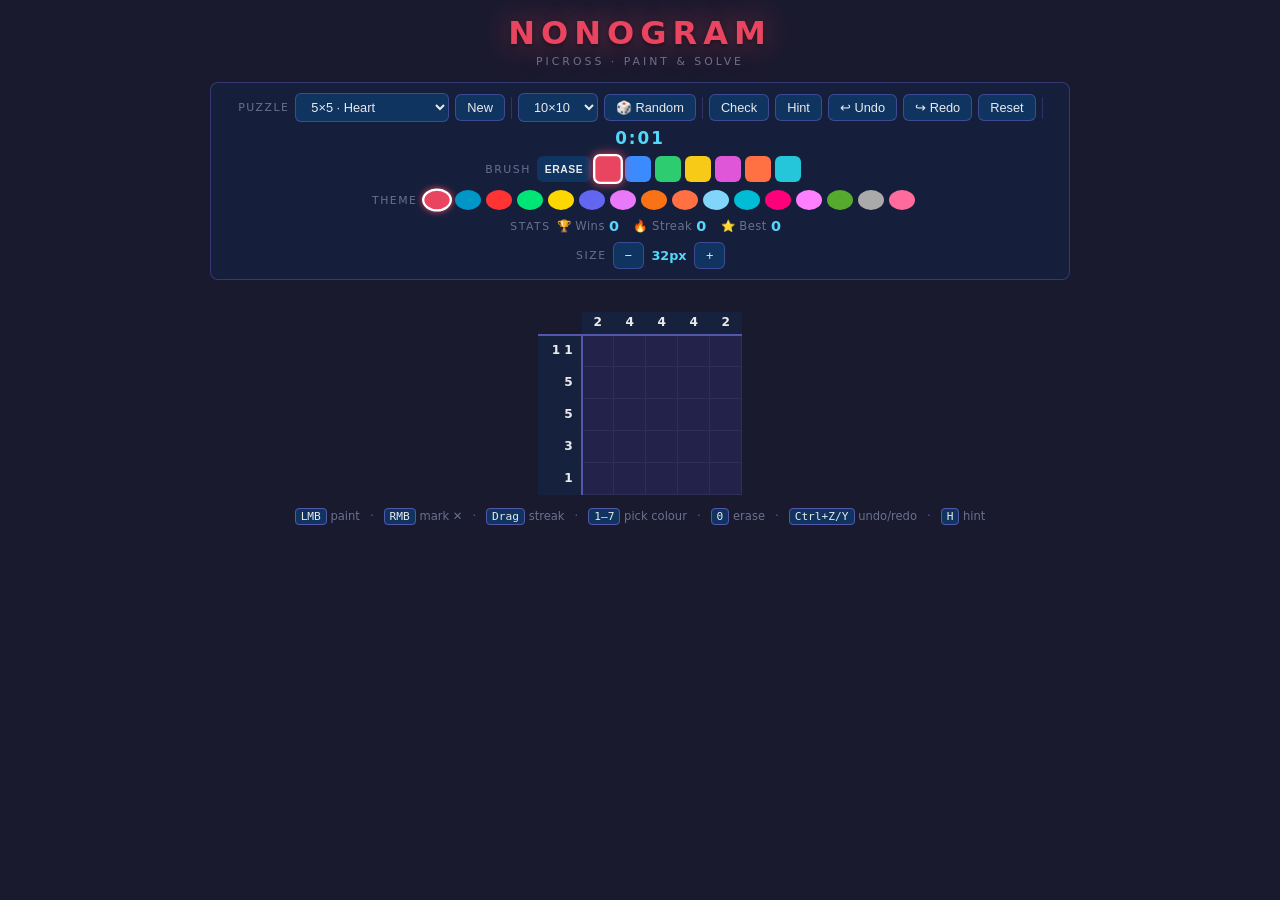
==== commit 71d52097: "Add random puzzle generator, fix column clue highlighting bug" ====
--- a/index.html
+++ b/index.html
@@ -480,6 +480,15 @@
     <span class="lbl">Puzzle</span>
     <select id="puzzleSelect"></select>
     <button id="btnNew">New</button>
+    <div class="sep"></div>
+    <select id="randomSize">
+      <option value="5">5×5</option>
+      <option value="8">8×8</option>
+      <option value="10" selected>10×10</option>
+      <option value="15">15×15</option>
+      <option value="20">20×20</option>
+    </select>
+    <button id="btnRandom">🎲 Random</button>
     <div class="sep"></div>
     <button id="btnCheck">Check</button>
     <button id="btnHint">Hint</button>
@@ -1053,7 +1062,7 @@
     tr.appendChild(corner);
     for(let c=0;c<cols;c++) {
       const td=document.createElement('td');
-      td.className='col-clue'; td.id=`cc-${c}`;
+      td.className='col-clue'; td.dataset.col=c;
       td.style.cssText=`min-width:${cellSize}px;font-size:${fs};`;
       const cl=colClues[c], off=maxCC-cl.length;
       if(ci>=off) td.textContent=cl[ci-off];
@@ -1129,8 +1138,10 @@
     if(rc){rc.classList.toggle('done',isRowSolved(r,rowClues[r]));rc.classList.toggle('hi',r===hoverRow);}
   }
   for(let c=0;c<cols;c++) {
-    const cc=document.getElementById(`cc-${c}`);
-    if(cc){cc.classList.toggle('done',isColSolved(c,colClues[c]));cc.classList.toggle('hi',c===hoverCol);}
+    const solved=isColSolved(c,colClues[c]), hi=c===hoverCol;
+    document.querySelectorAll(`.col-clue[data-col="${c}"]`).forEach(cc=>{
+      cc.classList.toggle('done',solved); cc.classList.toggle('hi',hi);
+    });
   }
 }
 
@@ -1308,6 +1319,37 @@
 };
 
 // ═══════════════════════════════════════════
+// RANDOM PUZZLE GENERATOR
+// ═══════════════════════════════════════════
+function generateRandomPuzzle(rows, cols) {
+  // Build a random binary grid, then ensure every row/col has at least one filled cell
+  const sol = Array.from({length:rows}, ()=>new Array(cols).fill(0));
+  for(let r=0;r<rows;r++) for(let c=0;c<cols;c++) sol[r][c]=Math.random()<0.5?1:0;
+  // Guarantee no fully-empty rows or cols
+  for(let r=0;r<rows;r++) if(!sol[r].some(v=>v)) sol[r][Math.floor(Math.random()*cols)]=1;
+  for(let c=0;c<cols;c++) if(!sol.some(row=>row[c])) sol[Math.floor(Math.random()*rows)][c]=1;
+  return {name:`Random ${rows}×${cols}`, rows, cols, solution:sol};
+}
+
+function loadRandomPuzzle() {
+  const n=+document.getElementById('randomSize').value;
+  const p=generateRandomPuzzle(n,n);
+  puzzle=p;
+  board=makeBoard(p.rows,p.cols);
+  history=[]; future=[];
+  won=false; hintsUsed=0; elapsed=0;
+  updateTimer(); stopTimer(); startTimer();
+  document.getElementById('winOverlay').classList.remove('show');
+  // deselect the dropdown so it's clear a custom puzzle is loaded
+  document.getElementById('puzzleSelect').value='';
+  setStatus(`<span class="ok">Random ${n}×${n} puzzle generated!</span>`);
+  setTimeout(()=>setStatus(''),2000);
+  buildGrid();
+}
+
+document.getElementById('btnRandom').onclick=loadRandomPuzzle;
+
+// ═══════════════════════════════════════════
 // INIT
 // ═══════════════════════════════════════════
 buildSwatches();
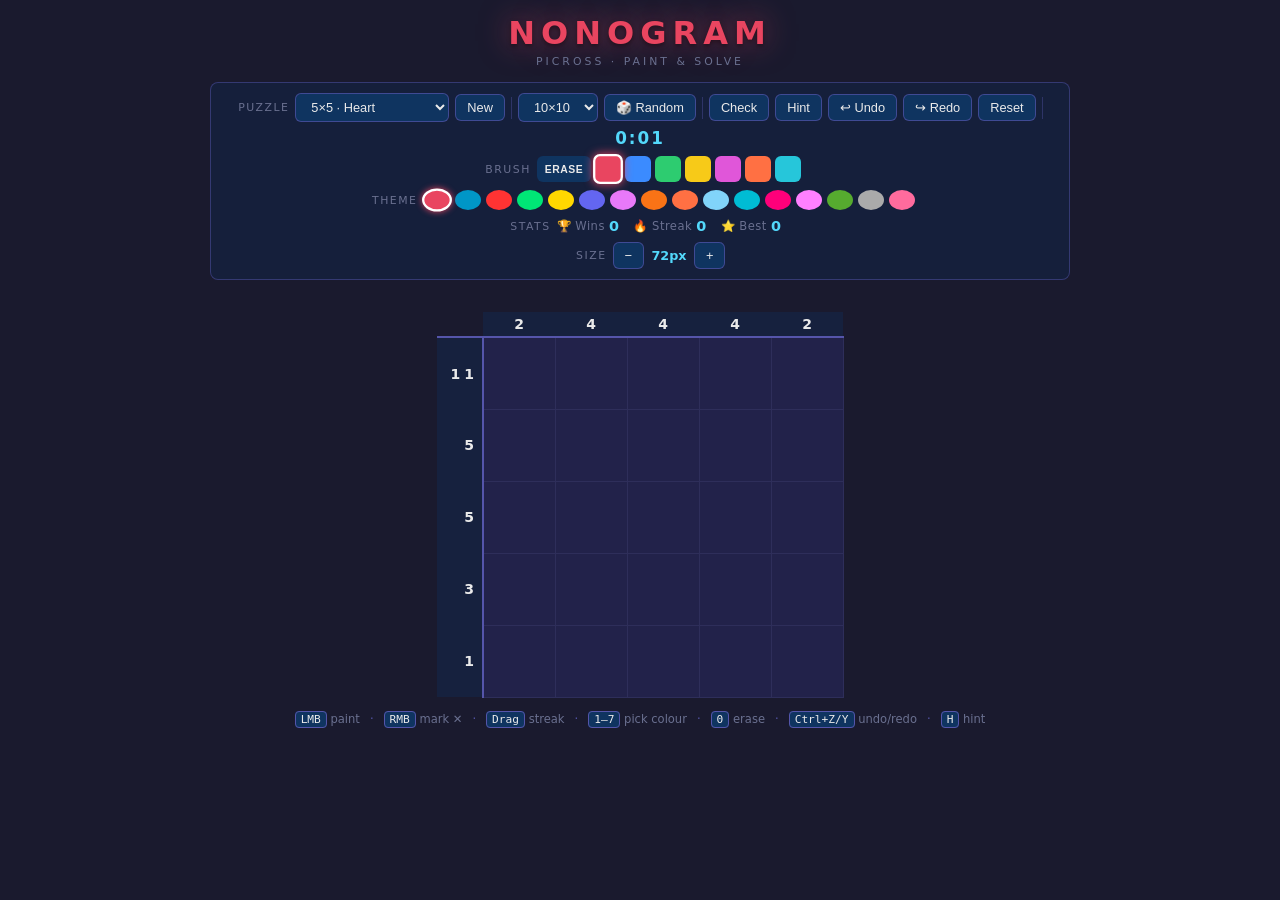
==== commit 304edfa4: "Auto-size cells to fixed ~560px grid regardless of puzzle size" ====
--- a/index.html
+++ b/index.html
@@ -1045,6 +1045,10 @@
 function buildGrid() {
   const {rows,cols}=puzzle;
   const {rowClues,colClues}=computeClues(puzzle.solution,rows,cols);
+  // Keep the cell grid roughly 560 px wide regardless of puzzle size
+  const TARGET_PX=560;
+  cellSize=Math.max(14,Math.min(72,Math.floor(TARGET_PX/Math.max(rows,cols))));
+  document.getElementById('zoomVal').textContent=cellSize+'px';
   document.documentElement.style.setProperty('--cell-size',cellSize+'px');
   const outer=document.getElementById('gameOuter');
   outer.innerHTML='';
